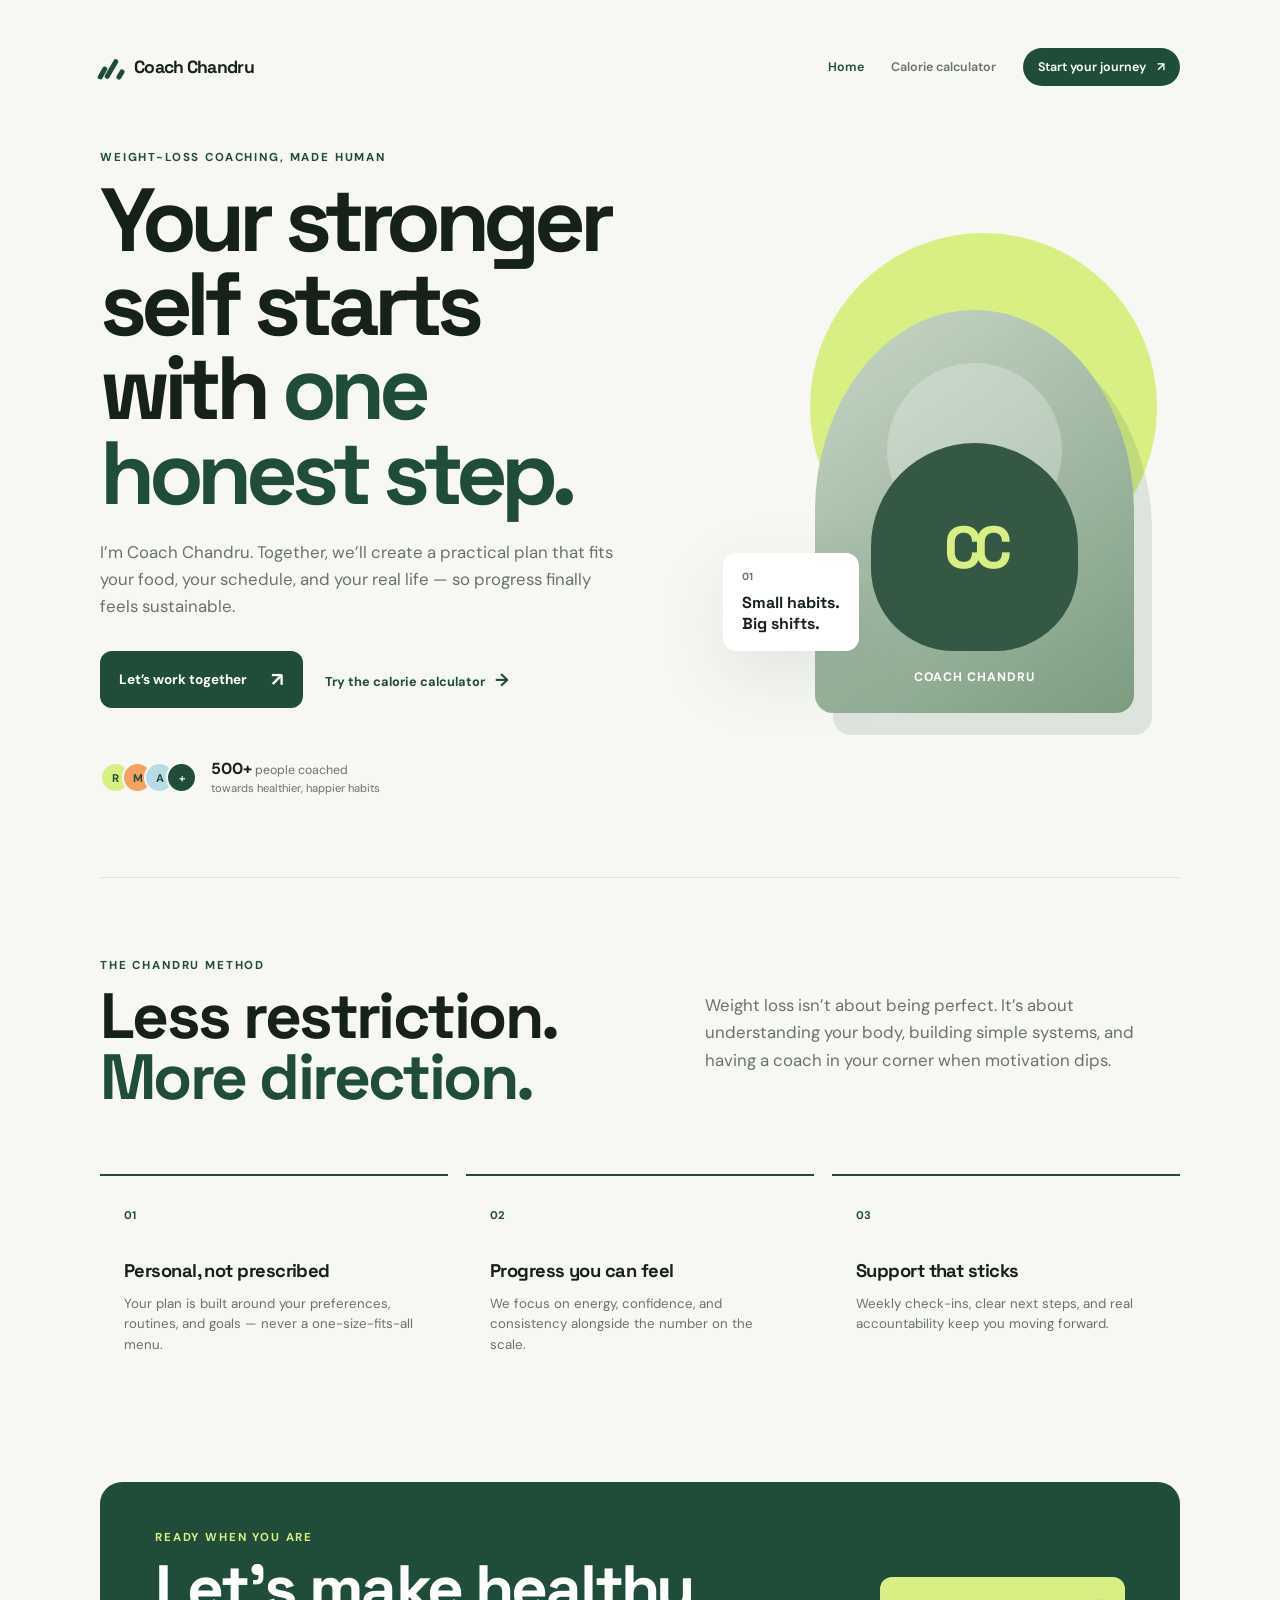
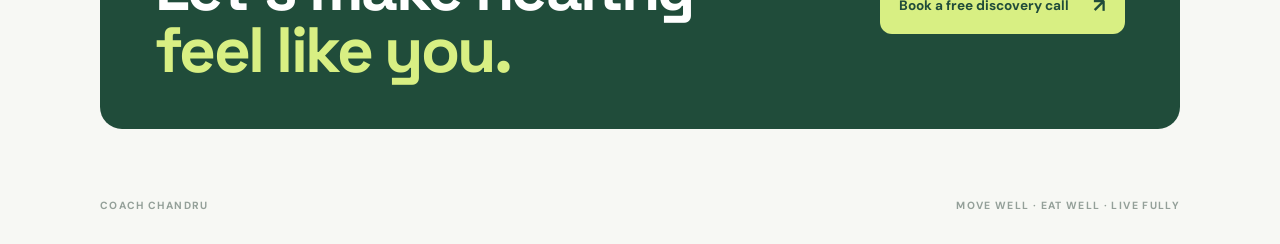
==== index.html @ d26f3440 "V1 of Calorie Calulator" ====
<!doctype html>
<html lang="en">
  <head>
    <meta charset="UTF-8" />
    <meta name="viewport" content="width=device-width, initial-scale=1.0" />
    <meta name="description" content="Coach Chandru's practical weight-loss coaching for sustainable habits and lasting change." />
    <title>Coach Chandru — Sustainable weight-loss coaching</title>
    <link rel="preconnect" href="https://fonts.googleapis.com" />
    <link rel="preconnect" href="https://fonts.gstatic.com" crossorigin />
    <link href="https://fonts.googleapis.com/css2?family=DM+Sans:wght@400;500;600;700&family=Space+Grotesk:wght@500;600;700&display=swap" rel="stylesheet" />
    <link rel="stylesheet" href="styles.css" />
  </head>
  <body>
    <main class="page-shell landing-shell">
      <nav class="site-nav" aria-label="Main navigation">
        <a class="wordmark" href="index.html"><span class="brand-mark" aria-hidden="true"><i></i><i></i><i></i></span>Coach Chandru</a>
        <div class="nav-links"><a class="active" href="index.html">Home</a><a href="calculator.html">Calorie calculator</a><a class="nav-cta" href="#start">Start your journey <span>↗</span></a></div>
      </nav>
      <section class="coach-hero" aria-labelledby="page-title">
        <div class="hero-content"><p class="eyebrow">Weight-loss coaching, made human</p><h1 id="page-title">Your stronger self starts with <em>one honest step.</em></h1><p class="hero-copy">I’m Coach Chandru. Together, we’ll create a practical plan that fits your food, your schedule, and your real life — so progress finally feels sustainable.</p><div class="hero-actions"><a class="primary-button" href="#start">Let’s work together <span>↗</span></a><a class="text-link" href="calculator.html">Try the calorie calculator <span>→</span></a></div><div class="proof-row"><div class="avatar-stack"><span>R</span><span>M</span><span>A</span><span>+</span></div><p><strong>500+</strong> people coached<br /><small>towards healthier, happier habits</small></p></div></div>
        <div class="hero-visual" aria-label="Coach Chandru portrait placeholder"><div class="sun-disc"></div><div class="portrait-card"><div class="portrait-glow"></div><div class="portrait-silhouette">CC</div><p>Coach Chandru</p></div><div class="floating-note"><span>01</span><strong>Small habits.<br />Big shifts.</strong></div></div>
      </section>
      <section class="belief-section" id="start"><div><p class="section-kicker">The Chandru method</p><h2>Less restriction.<br /><em>More direction.</em></h2></div><p class="belief-copy">Weight loss isn’t about being perfect. It’s about understanding your body, building simple systems, and having a coach in your corner when motivation dips.</p></section>
      <section class="method-grid" aria-label="Coaching benefits"><article><span class="method-number">01</span><h3>Personal, not prescribed</h3><p>Your plan is built around your preferences, routines, and goals — never a one-size-fits-all menu.</p></article><article><span class="method-number">02</span><h3>Progress you can feel</h3><p>We focus on energy, confidence, and consistency alongside the number on the scale.</p></article><article><span class="method-number">03</span><h3>Support that sticks</h3><p>Weekly check-ins, clear next steps, and real accountability keep you moving forward.</p></article></section>
      <section class="cta-panel"><div><p class="eyebrow">Ready when you are</p><h2>Let’s make healthy<br /><em>feel like you.</em></h2></div><a class="primary-button light-button" href="mailto:hello@coachchandru.com">Book a free discovery call <span>↗</span></a></section>
      <footer><span>COACH CHANDRU</span><span>Move well · Eat well · Live fully</span></footer>
    </main>
  </body>
</html>
---- styles.css ----
:root {
  --ink: #17211c;
  --muted: #68736b;
  --line: #dfe5df;
  --paper: #f7f8f4;
  --white: #fff;
  --green: #204c3a;
  --lime: #d8ef83;
  --orange: #f4a261;
  --blue: #b8dce5;
  --shadow: 0 24px 70px rgba(25, 54, 39, 0.1);
}

* { box-sizing: border-box; }
body { margin: 0; background: var(--paper); color: var(--ink); font-family: "DM Sans", sans-serif; }
button, input { font: inherit; }
.page-shell { width: min(1080px, calc(100% - 40px)); margin: 0 auto; padding: 48px 0 32px; }
.hero { position: relative; max-width: 720px; padding: 16px 0 50px; }
.brand-mark { position: absolute; right: 5%; top: 0; display: flex; gap: 5px; align-items: flex-end; height: 33px; }
.brand-mark span { display: block; width: 7px; border-radius: 4px; background: var(--green); transform: rotate(30deg); }
.brand-mark span:nth-child(1) { height: 18px; }.brand-mark span:nth-child(2) { height: 27px; }.brand-mark span:nth-child(3) { height: 13px; }
.eyebrow, .section-kicker { margin: 0 0 13px; color: var(--green); font-size: .72rem; font-weight: 700; letter-spacing: .16em; text-transform: uppercase; }
h1, h2, p { margin-top: 0; }
h1 { max-width: 690px; margin-bottom: 20px; font-family: "Space Grotesk", sans-serif; font-size: clamp(3.1rem, 7vw, 5.7rem); line-height: .94; letter-spacing: -.07em; }
h1 em { color: var(--green); font-style: normal; }
.hero-copy { max-width: 500px; margin-bottom: 0; color: var(--muted); font-size: 1.05rem; line-height: 1.6; }
.calculator-card { border-radius: 28px; background: var(--white); box-shadow: var(--shadow); }
form { padding: clamp(27px, 5vw, 54px); }
.form-heading, .activity-label, .results-heading { display: flex; align-items: flex-start; justify-content: space-between; gap: 24px; }
h2 { margin-bottom: 0; font-family: "Space Grotesk", sans-serif; font-size: clamp(1.4rem, 3vw, 2rem); letter-spacing: -.04em; }
.unit-note { padding: 8px 12px; border: 1px solid var(--line); border-radius: 99px; color: var(--muted); font-size: .75rem; white-space: nowrap; }
.field-grid { display: grid; grid-template-columns: repeat(2, 1fr); gap: 22px 26px; margin-top: 38px; }
.field { display: grid; gap: 9px; min-width: 0; border: 0; padding: 0; }
.field > span, legend { color: var(--ink); font-size: .82rem; font-weight: 700; }
.field small { color: var(--muted); font-size: .75rem; font-weight: 400; }
input[type="number"] { width: 100%; padding: 14px 16px; border: 1.5px solid var(--line); border-radius: 12px; outline: 0; background: #fbfcfa; color: var(--ink); font-size: 1.05rem; transition: border .2s, box-shadow .2s; }
input[type="number"]:focus { border-color: var(--green); box-shadow: 0 0 0 4px rgba(32, 76, 58, .1); }
.segmented-control { display: flex; overflow: hidden; border: 1.5px solid var(--line); border-radius: 12px; background: #fbfcfa; }
.segmented-control label { flex: 1; cursor: pointer; }
.segmented-control input { position: absolute; opacity: 0; }
.segmented-control span { display: block; padding: 14px 12px; color: var(--muted); font-size: .9rem; text-align: center; transition: .2s; }
.segmented-control input:checked + span { margin: 3px; padding: 11px 9px; border-radius: 9px; background: var(--green); color: white; }
.activity-block { margin-top: 45px; padding-top: 32px; border-top: 1px solid var(--line); }
.activity-label > span { padding: 8px 11px; border-radius: 99px; background: var(--lime); color: var(--green); font-size: .78rem; font-weight: 700; }
input[type="range"] { width: 100%; height: 5px; margin: 28px 0 11px; accent-color: var(--green); cursor: pointer; }
.range-labels { display: flex; justify-content: space-between; color: var(--muted); font-size: .72rem; }
.activity-description { margin-top: 17px; color: var(--muted); font-size: .88rem; }
.form-message { min-height: 25px; margin-top: 22px; color: #b64b39; font-size: .82rem; }
.calculate-button { display: flex; align-items: center; justify-content: space-between; width: 100%; margin-top: 8px; padding: 17px 20px; border: 0; border-radius: 13px; background: var(--green); color: white; cursor: pointer; font-weight: 700; transition: transform .2s, background .2s; }
.calculate-button span { font-size: 1.25rem; }.calculate-button:hover { background: #16392b; transform: translateY(-2px); }
.results { margin-top: 68px; }.results-heading { align-items: center; }.reset-button { border: 0; background: none; color: var(--muted); cursor: pointer; font-size: .82rem; }.reset-button span { margin-left: 5px; font-size: 1.1rem; }
.result-grid { display: grid; grid-template-columns: repeat(3, 1fr); gap: 17px; margin-top: 27px; }.result-card { min-height: 230px; padding: 25px; border-radius: 22px; }.maintain-card { background: var(--lime); }.lose-card { background: var(--orange); }.gain-card { background: var(--blue); }
.result-icon { display: grid; width: 33px; height: 33px; margin-bottom: 27px; place-items: center; border-radius: 50%; background: rgba(255,255,255,.52); font-size: 1.2rem; }.result-label { margin-bottom: 10px; font-size: .85rem; font-weight: 700; }.result-card strong { font-family: "Space Grotesk", sans-serif; font-size: clamp(2.2rem, 4vw, 3.2rem); letter-spacing: -.07em; }.result-card > span { font-size: .72rem; font-weight: 700; }.result-note { max-width: 170px; margin: 22px 0 0; color: rgba(23,33,28,.68); font-size: .78rem; line-height: 1.4; }
.disclaimer { margin: 20px 0 0; color: var(--muted); font-size: .75rem; line-height: 1.5; }.results[hidden] { display: none; }
footer { display: flex; justify-content: space-between; padding: 70px 0 0; color: #94a099; font-size: .65rem; font-weight: 700; letter-spacing: .13em; text-transform: uppercase; }
@media (max-width: 650px) { .page-shell { width: min(100% - 28px, 540px); padding-top: 28px; }.hero { padding-bottom: 36px; }.field-grid, .result-grid { grid-template-columns: 1fr; }.form-heading, .activity-label, .results-heading { align-items: flex-start; }.result-card { min-height: 185px; }.result-icon { margin-bottom: 18px; } footer { gap: 12px; flex-direction: column; } }

/* Shared navigation and Coach Chandru landing page */
.site-nav { display: flex; align-items: center; justify-content: space-between; gap: 24px; padding: 0 0 54px; }
.wordmark { display: flex; align-items: center; gap: 11px; color: var(--ink); font-family: "Space Grotesk", sans-serif; font-size: 1.1rem; font-weight: 700; letter-spacing: -.04em; text-decoration: none; }
.site-nav .brand-mark { position: static; height: 25px; gap: 4px; }
.site-nav .brand-mark i { display: block; width: 5px; border-radius: 4px; background: var(--green); transform: rotate(30deg); }
.site-nav .brand-mark i:nth-child(1) { height: 14px; }.site-nav .brand-mark i:nth-child(2) { height: 22px; }.site-nav .brand-mark i:nth-child(3) { height: 11px; }
.nav-links { display: flex; align-items: center; gap: 27px; }.nav-links a { color: var(--muted); font-size: .78rem; font-weight: 600; text-decoration: none; }.nav-links a:hover, .nav-links a.active { color: var(--green); }.nav-links .nav-cta { padding: 11px 15px; border-radius: 99px; background: var(--green); color: white; }.nav-cta span { margin-left: 8px; }
.coach-hero { display: grid; grid-template-columns: minmax(0, 1.1fr) minmax(280px, .9fr); align-items: center; gap: 6%; min-height: 585px; padding: 10px 0 80px; }.hero-content h1 { max-width: 650px; margin-bottom: 24px; }.hero-content .hero-copy { max-width: 530px; }.hero-actions { display: flex; align-items: center; flex-wrap: wrap; gap: 22px; margin-top: 32px; }.primary-button { display: inline-flex; align-items: center; justify-content: space-between; gap: 24px; padding: 16px 19px; border-radius: 12px; background: var(--green); color: white; font-size: .85rem; font-weight: 700; text-decoration: none; transition: transform .2s, background .2s; }.primary-button:hover { background: #16392b; transform: translateY(-2px); }.primary-button span { font-size: 1.2rem; }.text-link { color: var(--green); font-size: .8rem; font-weight: 700; text-decoration: none; }.text-link span { margin-left: 7px; font-size: 1.1rem; }.proof-row { display: flex; align-items: center; gap: 14px; margin-top: 50px; }.proof-row p { margin: 0; color: var(--muted); font-size: .77rem; line-height: 1.35; }.proof-row strong { color: var(--ink); font-size: 1rem; }.proof-row small { font-size: .7rem; }.avatar-stack { display: flex; padding-left: 9px; }.avatar-stack span { display: grid; width: 31px; height: 31px; margin-left: -9px; place-items: center; border: 2px solid var(--paper); border-radius: 50%; background: var(--lime); color: var(--green); font-size: .7rem; font-weight: 700; }.avatar-stack span:nth-child(2) { background: var(--orange); }.avatar-stack span:nth-child(3) { background: var(--blue); }.avatar-stack span:nth-child(4) { background: var(--green); color: white; }
.hero-visual { position: relative; min-height: 480px; }.sun-disc { position: absolute; top: 0; right: 5%; width: 76%; aspect-ratio: 1; border-radius: 50%; background: var(--lime); }.portrait-card { position: absolute; right: 10%; bottom: 0; display: flex; width: 70%; height: 84%; overflow: hidden; align-items: center; justify-content: flex-end; flex-direction: column; border-radius: 50% 50% 18px 18px; background: linear-gradient(145deg, #c9d7c8, #7c9c80); box-shadow: 18px 22px 0 rgba(32, 76, 58, .12); }.portrait-glow { position: absolute; top: 13%; width: 55%; aspect-ratio: 1; border-radius: 50%; background: rgba(255,255,255,.25); }.portrait-silhouette { position: relative; display: grid; width: 65%; aspect-ratio: 1; margin-bottom: 18px; place-items: center; border-radius: 50% 50% 40% 40%; background: #355845; color: var(--lime); font-family: "Space Grotesk", sans-serif; font-size: 3.7rem; font-weight: 700; letter-spacing: -.12em; }.portrait-card p { position: relative; margin: 0 0 28px; color: white; font-size: .77rem; font-weight: 700; letter-spacing: .08em; text-transform: uppercase; }.floating-note { position: absolute; bottom: 13%; left: 0; padding: 17px 19px; border-radius: 13px; background: white; box-shadow: var(--shadow); }.floating-note span { display: block; margin-bottom: 9px; color: var(--muted); font-size: .65rem; font-weight: 700; }.floating-note strong { font-family: "Space Grotesk", sans-serif; font-size: 1rem; line-height: 1.1; }
.belief-section { display: grid; grid-template-columns: 1fr 1fr; gap: 12%; padding: 80px 0 65px; border-top: 1px solid var(--line); }.belief-section h2, .cta-panel h2 { font-size: clamp(2.2rem, 5vw, 4rem); line-height: .96; }.belief-section h2 em, .cta-panel h2 em { color: var(--green); font-style: normal; }.belief-copy { max-width: 430px; margin: 34px 0 0; color: var(--muted); font-size: 1.05rem; line-height: 1.65; }
.method-grid { display: grid; grid-template-columns: repeat(3, 1fr); gap: 18px; padding-bottom: 100px; }.method-grid article { padding: 27px 24px; border-top: 2px solid var(--green); }.method-number { color: var(--green); font-size: .7rem; font-weight: 700; }.method-grid h3 { margin: 35px 0 12px; font-family: "Space Grotesk", sans-serif; font-size: 1.15rem; letter-spacing: -.03em; }.method-grid p { margin: 0; color: var(--muted); font-size: .83rem; line-height: 1.55; }
.cta-panel { display: flex; align-items: center; justify-content: space-between; gap: 30px; padding: 48px 55px; border-radius: 22px; background: var(--green); color: white; }.cta-panel .eyebrow { color: var(--lime); }.cta-panel h2 { margin: 0; }.cta-panel h2 em { color: var(--lime); }.light-button { background: var(--lime); color: var(--green); }.light-button:hover { background: white; }
.calculator-shell .site-nav { padding-bottom: 35px; }.calculator-hero { padding-bottom: 35px; }.calculator-hero h1 { font-size: clamp(3rem, 6vw, 5rem); }
@media (max-width: 760px) { .site-nav { align-items: flex-start; }.nav-links { gap: 12px; }.nav-links a:not(.nav-cta) { display: none; }.nav-links .nav-cta { font-size: .72rem; }.coach-hero { grid-template-columns: 1fr; gap: 35px; min-height: 0; padding-bottom: 55px; }.hero-visual { min-height: 400px; width: min(100%, 410px); margin: 0 auto; }.belief-section, .method-grid { grid-template-columns: 1fr; gap: 10px; }.belief-section { padding-top: 55px; }.belief-copy { margin-top: 0; }.method-grid { padding-bottom: 60px; }.cta-panel { align-items: flex-start; flex-direction: column; padding: 32px 25px; } }
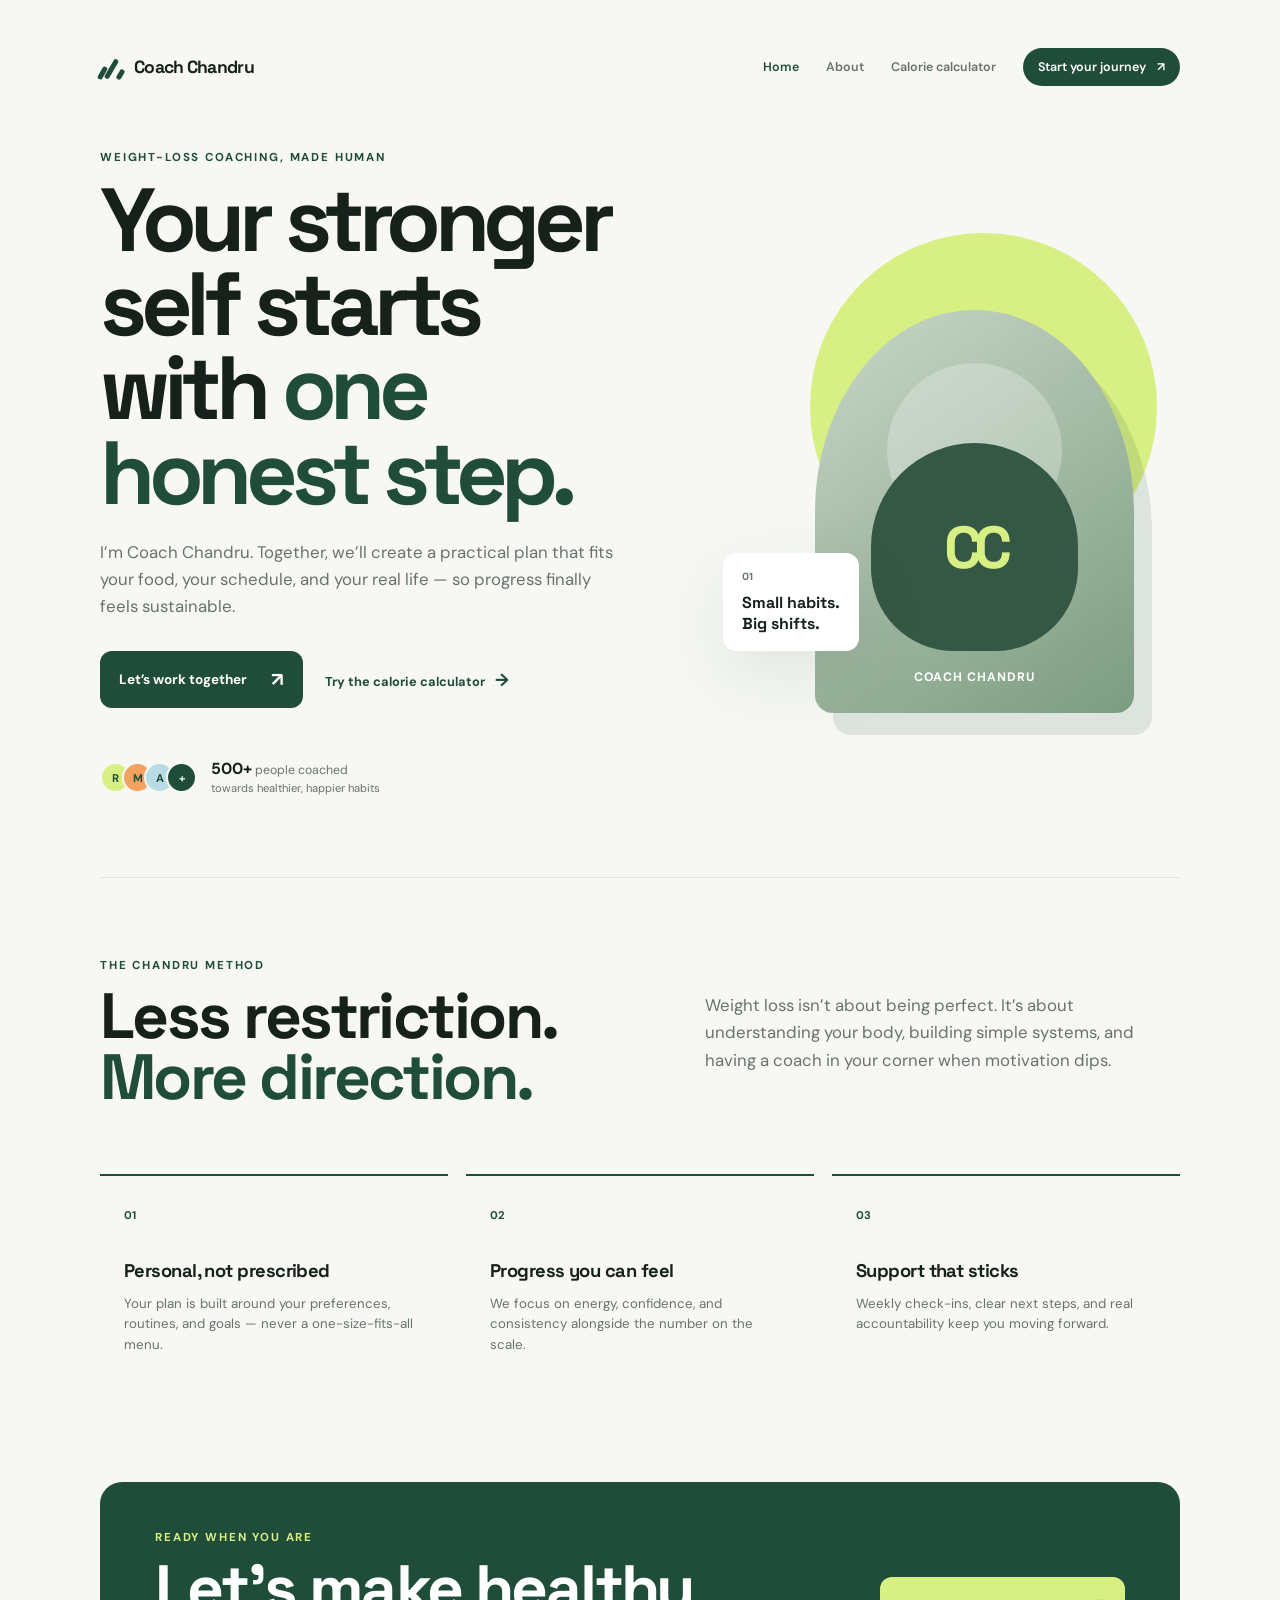
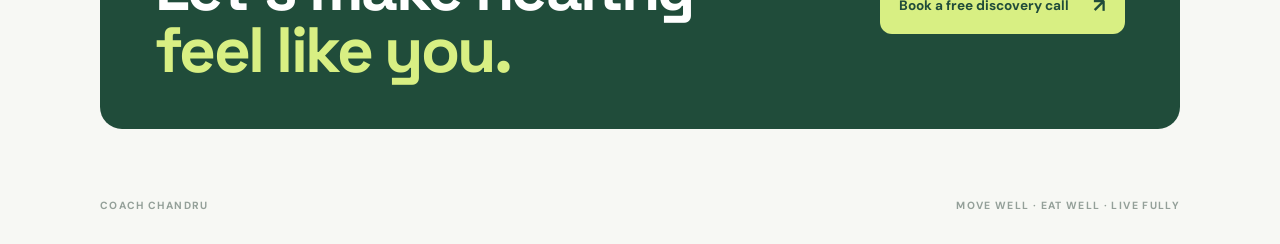
==== commit 8673b8a0: "Added About page with hero image" ====
--- a/index.html
+++ b/index.html
@@ -14,7 +14,7 @@
     <main class="page-shell landing-shell">
       <nav class="site-nav" aria-label="Main navigation">
         <a class="wordmark" href="index.html"><span class="brand-mark" aria-hidden="true"><i></i><i></i><i></i></span>Coach Chandru</a>
-        <div class="nav-links"><a class="active" href="index.html">Home</a><a href="calculator.html">Calorie calculator</a><a class="nav-cta" href="#start">Start your journey <span>↗</span></a></div>
+        <div class="nav-links"><a class="active" href="index.html">Home</a><a href="about.html">About</a><a href="calculator.html">Calorie calculator</a><a class="nav-cta" href="#start">Start your journey <span>↗</span></a></div>
       </nav>
       <section class="coach-hero" aria-labelledby="page-title">
         <div class="hero-content"><p class="eyebrow">Weight-loss coaching, made human</p><h1 id="page-title">Your stronger self starts with <em>one honest step.</em></h1><p class="hero-copy">I’m Coach Chandru. Together, we’ll create a practical plan that fits your food, your schedule, and your real life — so progress finally feels sustainable.</p><div class="hero-actions"><a class="primary-button" href="#start">Let’s work together <span>↗</span></a><a class="text-link" href="calculator.html">Try the calorie calculator <span>→</span></a></div><div class="proof-row"><div class="avatar-stack"><span>R</span><span>M</span><span>A</span><span>+</span></div><p><strong>500+</strong> people coached<br /><small>towards healthier, happier habits</small></p></div></div>
--- a/styles.css
+++ b/styles.css
@@ -68,4 +68,18 @@
 .method-grid { display: grid; grid-template-columns: repeat(3, 1fr); gap: 18px; padding-bottom: 100px; }.method-grid article { padding: 27px 24px; border-top: 2px solid var(--green); }.method-number { color: var(--green); font-size: .7rem; font-weight: 700; }.method-grid h3 { margin: 35px 0 12px; font-family: "Space Grotesk", sans-serif; font-size: 1.15rem; letter-spacing: -.03em; }.method-grid p { margin: 0; color: var(--muted); font-size: .83rem; line-height: 1.55; }
 .cta-panel { display: flex; align-items: center; justify-content: space-between; gap: 30px; padding: 48px 55px; border-radius: 22px; background: var(--green); color: white; }.cta-panel .eyebrow { color: var(--lime); }.cta-panel h2 { margin: 0; }.cta-panel h2 em { color: var(--lime); }.light-button { background: var(--lime); color: var(--green); }.light-button:hover { background: white; }
 .calculator-shell .site-nav { padding-bottom: 35px; }.calculator-hero { padding-bottom: 35px; }.calculator-hero h1 { font-size: clamp(3rem, 6vw, 5rem); }
-@media (max-width: 760px) { .site-nav { align-items: flex-start; }.nav-links { gap: 12px; }.nav-links a:not(.nav-cta) { display: none; }.nav-links .nav-cta { font-size: .72rem; }.coach-hero { grid-template-columns: 1fr; gap: 35px; min-height: 0; padding-bottom: 55px; }.hero-visual { min-height: 400px; width: min(100%, 410px); margin: 0 auto; }.belief-section, .method-grid { grid-template-columns: 1fr; gap: 10px; }.belief-section { padding-top: 55px; }.belief-copy { margin-top: 0; }.method-grid { padding-bottom: 60px; }.cta-panel { align-items: flex-start; flex-direction: column; padding: 32px 25px; } }
+@media (max-width: 760px) { .site-nav { align-items: flex-start; }.nav-links { flex-wrap: wrap; justify-content: flex-end; gap: 10px 12px; }.nav-links a { font-size: .7rem; }.nav-links .nav-cta { font-size: .72rem; }.coach-hero { grid-template-columns: 1fr; gap: 35px; min-height: 0; padding-bottom: 55px; }.hero-visual { min-height: 400px; width: min(100%, 410px); margin: 0 auto; }.belief-section, .method-grid { grid-template-columns: 1fr; gap: 10px; }.belief-section { padding-top: 55px; }.belief-copy { margin-top: 0; }.method-grid { padding-bottom: 60px; }.cta-panel { align-items: flex-start; flex-direction: column; padding: 32px 25px; } }
+
+/* About page */
+.about-hero { display: grid; grid-template-columns: .95fr 1.05fr; align-items: center; gap: 8%; padding: 15px 0 92px; }
+.about-hero h1 { margin-bottom: 24px; font-size: clamp(3rem, 6vw, 5.2rem); }
+.about-hero-image { position: relative; margin: 0; }
+.about-hero-image::before { position: absolute; z-index: -1; top: -22px; left: -22px; width: 100%; height: 100%; border-radius: 24px; background: var(--lime); content: ""; }
+.about-hero-image img { display: block; width: 100%; height: 520px; object-fit: cover; border-radius: 24px; filter: saturate(.78); }
+.about-hero-image figcaption { display: flex; justify-content: space-between; padding: 14px 3px 0; color: var(--muted); font-size: .7rem; font-weight: 700; letter-spacing: .08em; text-transform: uppercase; }
+.about-hero-image figcaption span:last-child { color: var(--green); }
+.about-story { display: grid; grid-template-columns: 1fr 1fr; gap: 12%; padding: 80px 0; border-top: 1px solid var(--line); }
+.about-story h2 { font-size: clamp(2.2rem, 5vw, 4rem); line-height: .96; }.about-story h2 em { color: var(--green); font-style: normal; }.story-copy { max-width: 460px; color: var(--muted); font-size: 1rem; line-height: 1.7; }.story-copy p + p { margin-top: 22px; }
+.about-values { display: grid; grid-template-columns: repeat(3, 1fr); gap: 18px; padding-bottom: 95px; }.about-values article { padding: 25px 0; border-top: 2px solid var(--green); }.about-values span { color: var(--green); font-size: .7rem; font-weight: 700; }.about-values h3 { margin: 34px 0 10px; font-family: "Space Grotesk", sans-serif; font-size: 1.15rem; }.about-values p { max-width: 230px; margin: 0; color: var(--muted); font-size: .84rem; line-height: 1.5; }
+.about-cta { display: flex; align-items: flex-end; justify-content: space-between; gap: 30px; padding: 48px 55px; border-radius: 22px; background: var(--orange); }.about-cta .eyebrow { margin-bottom: 20px; }.about-cta h2 { margin: 0; font-size: clamp(2rem, 4vw, 3.2rem); line-height: .98; letter-spacing: -.06em; }
+@media (max-width: 760px) { .about-hero, .about-story, .about-values { grid-template-columns: 1fr; gap: 38px; }.about-hero { padding-bottom: 65px; }.about-hero-image img { height: 390px; }.about-story { padding: 55px 0; }.about-values { padding-bottom: 60px; }.about-cta { align-items: flex-start; flex-direction: column; padding: 32px 25px; } }
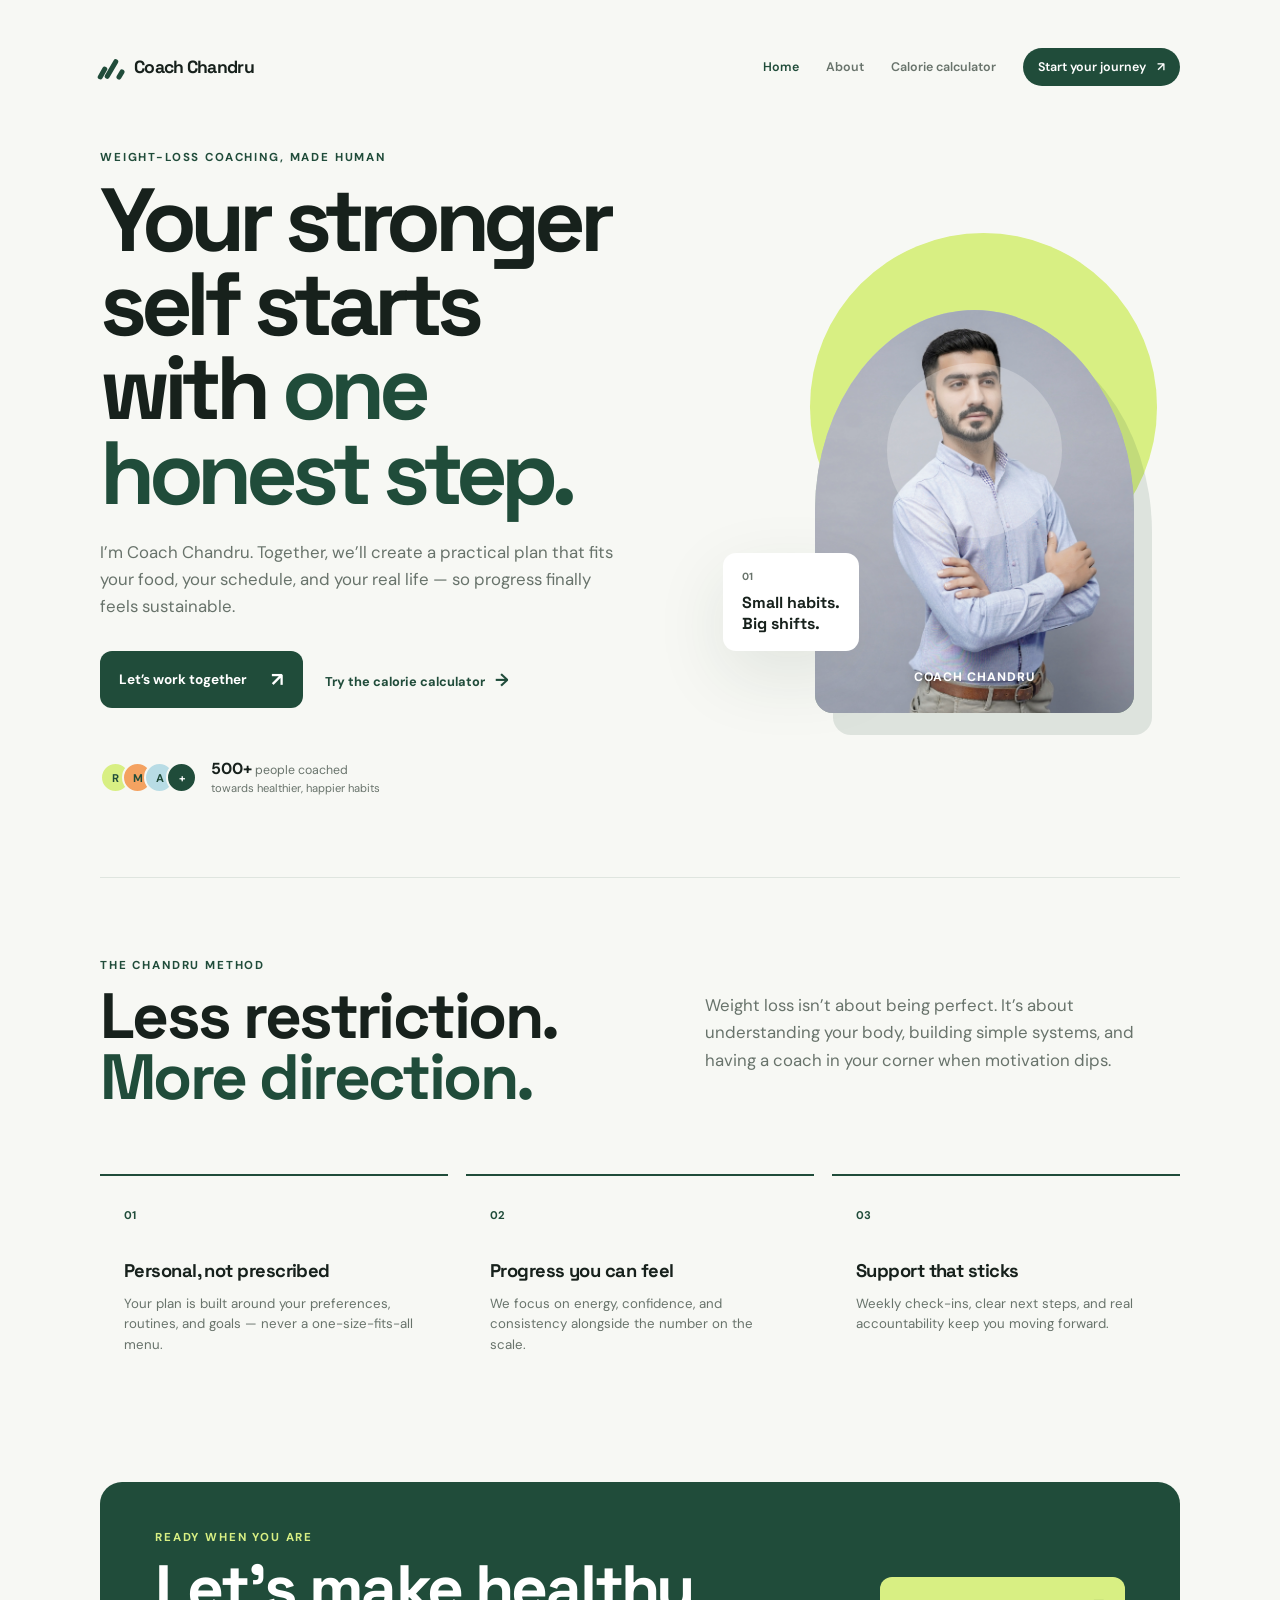
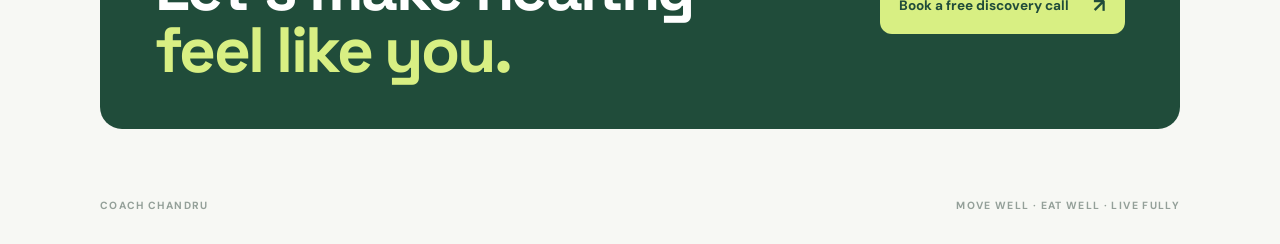
==== commit 9e9d6b4b: "Added Image in Hero section in Home page" ====
--- a/index.html
+++ b/index.html
@@ -18,7 +18,7 @@
       </nav>
       <section class="coach-hero" aria-labelledby="page-title">
         <div class="hero-content"><p class="eyebrow">Weight-loss coaching, made human</p><h1 id="page-title">Your stronger self starts with <em>one honest step.</em></h1><p class="hero-copy">I’m Coach Chandru. Together, we’ll create a practical plan that fits your food, your schedule, and your real life — so progress finally feels sustainable.</p><div class="hero-actions"><a class="primary-button" href="#start">Let’s work together <span>↗</span></a><a class="text-link" href="calculator.html">Try the calorie calculator <span>→</span></a></div><div class="proof-row"><div class="avatar-stack"><span>R</span><span>M</span><span>A</span><span>+</span></div><p><strong>500+</strong> people coached<br /><small>towards healthier, happier habits</small></p></div></div>
-        <div class="hero-visual" aria-label="Coach Chandru portrait placeholder"><div class="sun-disc"></div><div class="portrait-card"><div class="portrait-glow"></div><div class="portrait-silhouette">CC</div><p>Coach Chandru</p></div><div class="floating-note"><span>01</span><strong>Small habits.<br />Big shifts.</strong></div></div>
+        <div class="hero-visual" aria-label="Coach Chandru coaching outdoors"><div class="sun-disc"></div><div class="portrait-card"><img src="fotos-VTnQLdlYymI-unsplash.jpg" alt="A person enjoying an active moment outdoors" /><div class="portrait-glow"></div><p>Coach Chandru</p></div><div class="floating-note"><span>01</span><strong>Small habits.<br />Big shifts.</strong></div></div>
       </section>
       <section class="belief-section" id="start"><div><p class="section-kicker">The Chandru method</p><h2>Less restriction.<br /><em>More direction.</em></h2></div><p class="belief-copy">Weight loss isn’t about being perfect. It’s about understanding your body, building simple systems, and having a coach in your corner when motivation dips.</p></section>
       <section class="method-grid" aria-label="Coaching benefits"><article><span class="method-number">01</span><h3>Personal, not prescribed</h3><p>Your plan is built around your preferences, routines, and goals — never a one-size-fits-all menu.</p></article><article><span class="method-number">02</span><h3>Progress you can feel</h3><p>We focus on energy, confidence, and consistency alongside the number on the scale.</p></article><article><span class="method-number">03</span><h3>Support that sticks</h3><p>Weekly check-ins, clear next steps, and real accountability keep you moving forward.</p></article></section>
--- a/styles.css
+++ b/styles.css
@@ -63,7 +63,7 @@
 .site-nav .brand-mark i:nth-child(1) { height: 14px; }.site-nav .brand-mark i:nth-child(2) { height: 22px; }.site-nav .brand-mark i:nth-child(3) { height: 11px; }
 .nav-links { display: flex; align-items: center; gap: 27px; }.nav-links a { color: var(--muted); font-size: .78rem; font-weight: 600; text-decoration: none; }.nav-links a:hover, .nav-links a.active { color: var(--green); }.nav-links .nav-cta { padding: 11px 15px; border-radius: 99px; background: var(--green); color: white; }.nav-cta span { margin-left: 8px; }
 .coach-hero { display: grid; grid-template-columns: minmax(0, 1.1fr) minmax(280px, .9fr); align-items: center; gap: 6%; min-height: 585px; padding: 10px 0 80px; }.hero-content h1 { max-width: 650px; margin-bottom: 24px; }.hero-content .hero-copy { max-width: 530px; }.hero-actions { display: flex; align-items: center; flex-wrap: wrap; gap: 22px; margin-top: 32px; }.primary-button { display: inline-flex; align-items: center; justify-content: space-between; gap: 24px; padding: 16px 19px; border-radius: 12px; background: var(--green); color: white; font-size: .85rem; font-weight: 700; text-decoration: none; transition: transform .2s, background .2s; }.primary-button:hover { background: #16392b; transform: translateY(-2px); }.primary-button span { font-size: 1.2rem; }.text-link { color: var(--green); font-size: .8rem; font-weight: 700; text-decoration: none; }.text-link span { margin-left: 7px; font-size: 1.1rem; }.proof-row { display: flex; align-items: center; gap: 14px; margin-top: 50px; }.proof-row p { margin: 0; color: var(--muted); font-size: .77rem; line-height: 1.35; }.proof-row strong { color: var(--ink); font-size: 1rem; }.proof-row small { font-size: .7rem; }.avatar-stack { display: flex; padding-left: 9px; }.avatar-stack span { display: grid; width: 31px; height: 31px; margin-left: -9px; place-items: center; border: 2px solid var(--paper); border-radius: 50%; background: var(--lime); color: var(--green); font-size: .7rem; font-weight: 700; }.avatar-stack span:nth-child(2) { background: var(--orange); }.avatar-stack span:nth-child(3) { background: var(--blue); }.avatar-stack span:nth-child(4) { background: var(--green); color: white; }
-.hero-visual { position: relative; min-height: 480px; }.sun-disc { position: absolute; top: 0; right: 5%; width: 76%; aspect-ratio: 1; border-radius: 50%; background: var(--lime); }.portrait-card { position: absolute; right: 10%; bottom: 0; display: flex; width: 70%; height: 84%; overflow: hidden; align-items: center; justify-content: flex-end; flex-direction: column; border-radius: 50% 50% 18px 18px; background: linear-gradient(145deg, #c9d7c8, #7c9c80); box-shadow: 18px 22px 0 rgba(32, 76, 58, .12); }.portrait-glow { position: absolute; top: 13%; width: 55%; aspect-ratio: 1; border-radius: 50%; background: rgba(255,255,255,.25); }.portrait-silhouette { position: relative; display: grid; width: 65%; aspect-ratio: 1; margin-bottom: 18px; place-items: center; border-radius: 50% 50% 40% 40%; background: #355845; color: var(--lime); font-family: "Space Grotesk", sans-serif; font-size: 3.7rem; font-weight: 700; letter-spacing: -.12em; }.portrait-card p { position: relative; margin: 0 0 28px; color: white; font-size: .77rem; font-weight: 700; letter-spacing: .08em; text-transform: uppercase; }.floating-note { position: absolute; bottom: 13%; left: 0; padding: 17px 19px; border-radius: 13px; background: white; box-shadow: var(--shadow); }.floating-note span { display: block; margin-bottom: 9px; color: var(--muted); font-size: .65rem; font-weight: 700; }.floating-note strong { font-family: "Space Grotesk", sans-serif; font-size: 1rem; line-height: 1.1; }
+.hero-visual { position: relative; min-height: 480px; }.sun-disc { position: absolute; top: 0; right: 5%; width: 76%; aspect-ratio: 1; border-radius: 50%; background: var(--lime); }.portrait-card { position: absolute; right: 10%; bottom: 0; display: flex; width: 70%; height: 84%; overflow: hidden; align-items: center; justify-content: flex-end; flex-direction: column; border-radius: 50% 50% 18px 18px; background: linear-gradient(145deg, #c9d7c8, #7c9c80); box-shadow: 18px 22px 0 rgba(32, 76, 58, .12); }.portrait-card img { position: absolute; inset: 0; width: 100%; height: 100%; object-fit: cover; filter: saturate(.78); }.portrait-glow { position: absolute; top: 13%; width: 55%; aspect-ratio: 1; border-radius: 50%; background: rgba(255,255,255,.25); }.portrait-card p { position: relative; z-index: 1; margin: 0 0 28px; color: white; font-size: .77rem; font-weight: 700; letter-spacing: .08em; text-transform: uppercase; text-shadow: 0 1px 10px rgba(0,0,0,.35); }.floating-note { position: absolute; bottom: 13%; left: 0; padding: 17px 19px; border-radius: 13px; background: white; box-shadow: var(--shadow); }.floating-note span { display: block; margin-bottom: 9px; color: var(--muted); font-size: .65rem; font-weight: 700; }.floating-note strong { font-family: "Space Grotesk", sans-serif; font-size: 1rem; line-height: 1.1; }
 .belief-section { display: grid; grid-template-columns: 1fr 1fr; gap: 12%; padding: 80px 0 65px; border-top: 1px solid var(--line); }.belief-section h2, .cta-panel h2 { font-size: clamp(2.2rem, 5vw, 4rem); line-height: .96; }.belief-section h2 em, .cta-panel h2 em { color: var(--green); font-style: normal; }.belief-copy { max-width: 430px; margin: 34px 0 0; color: var(--muted); font-size: 1.05rem; line-height: 1.65; }
 .method-grid { display: grid; grid-template-columns: repeat(3, 1fr); gap: 18px; padding-bottom: 100px; }.method-grid article { padding: 27px 24px; border-top: 2px solid var(--green); }.method-number { color: var(--green); font-size: .7rem; font-weight: 700; }.method-grid h3 { margin: 35px 0 12px; font-family: "Space Grotesk", sans-serif; font-size: 1.15rem; letter-spacing: -.03em; }.method-grid p { margin: 0; color: var(--muted); font-size: .83rem; line-height: 1.55; }
 .cta-panel { display: flex; align-items: center; justify-content: space-between; gap: 30px; padding: 48px 55px; border-radius: 22px; background: var(--green); color: white; }.cta-panel .eyebrow { color: var(--lime); }.cta-panel h2 { margin: 0; }.cta-panel h2 em { color: var(--lime); }.light-button { background: var(--lime); color: var(--green); }.light-button:hover { background: white; }
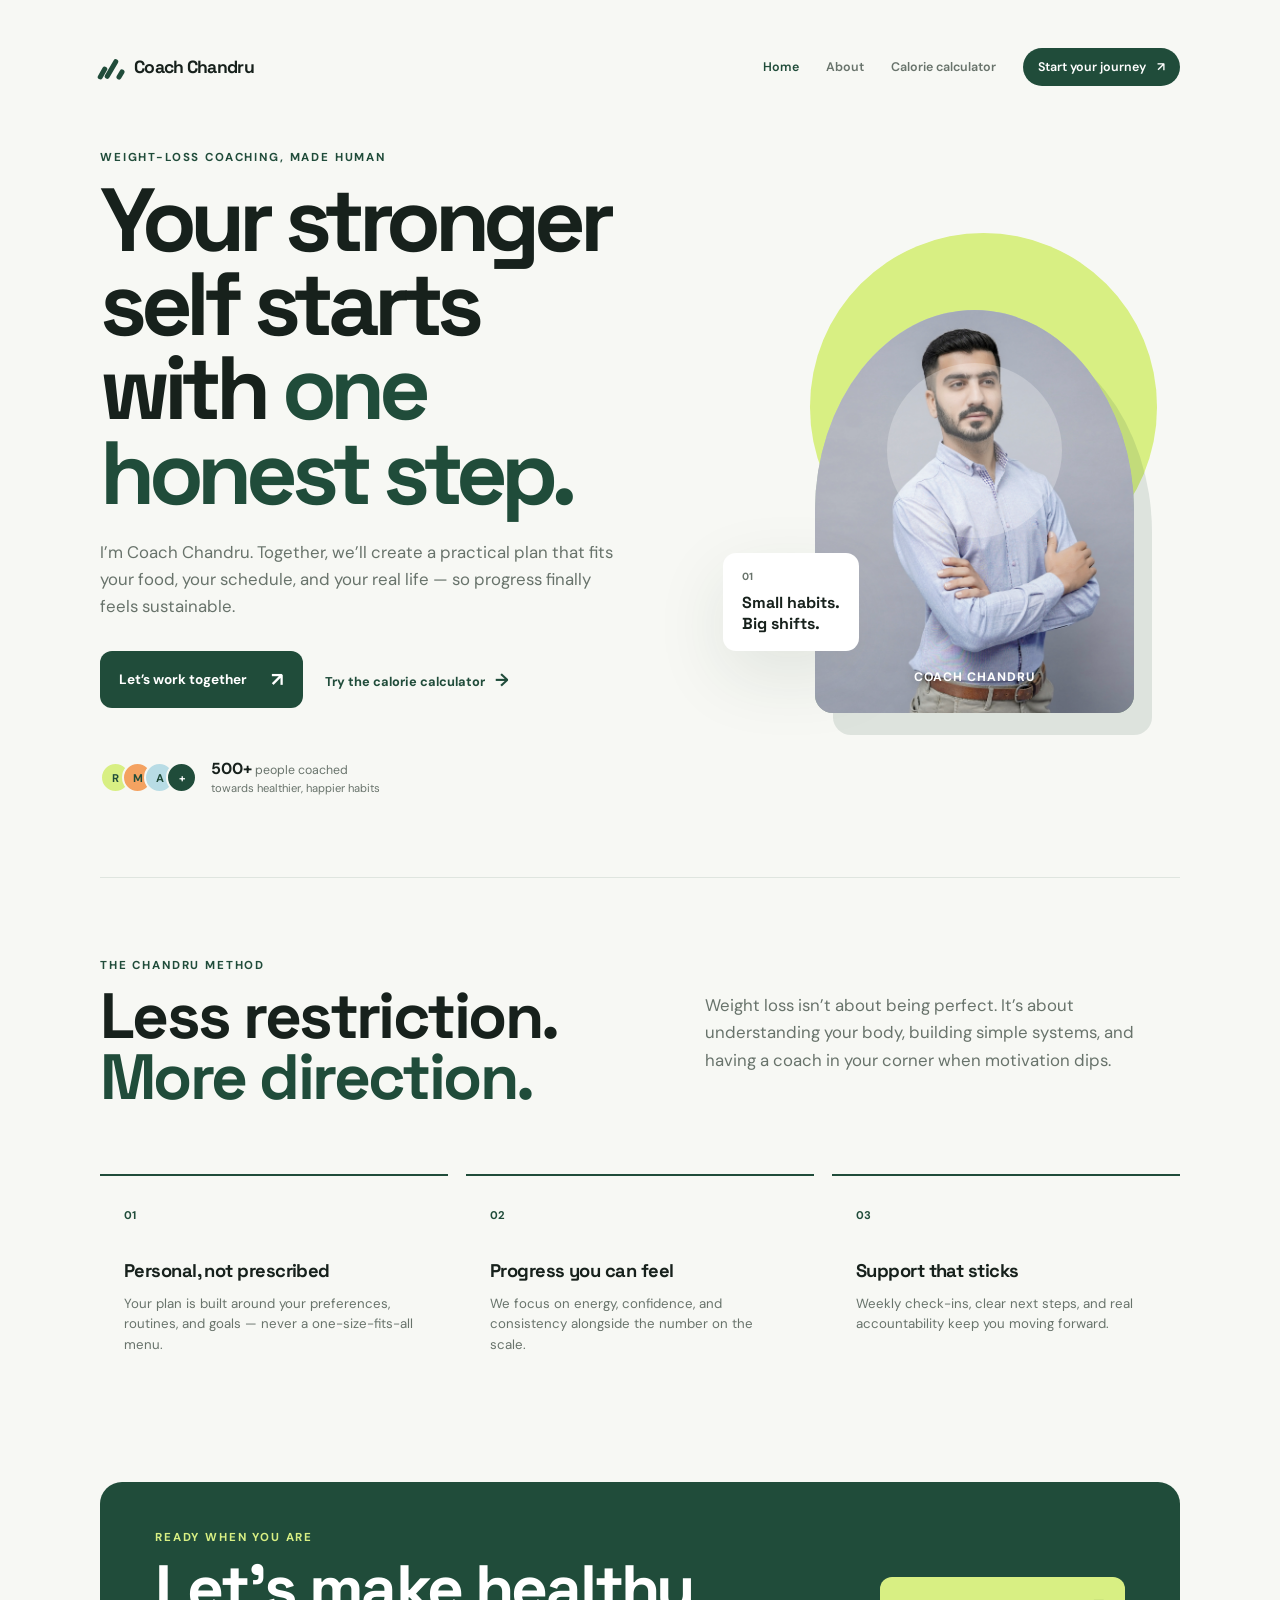
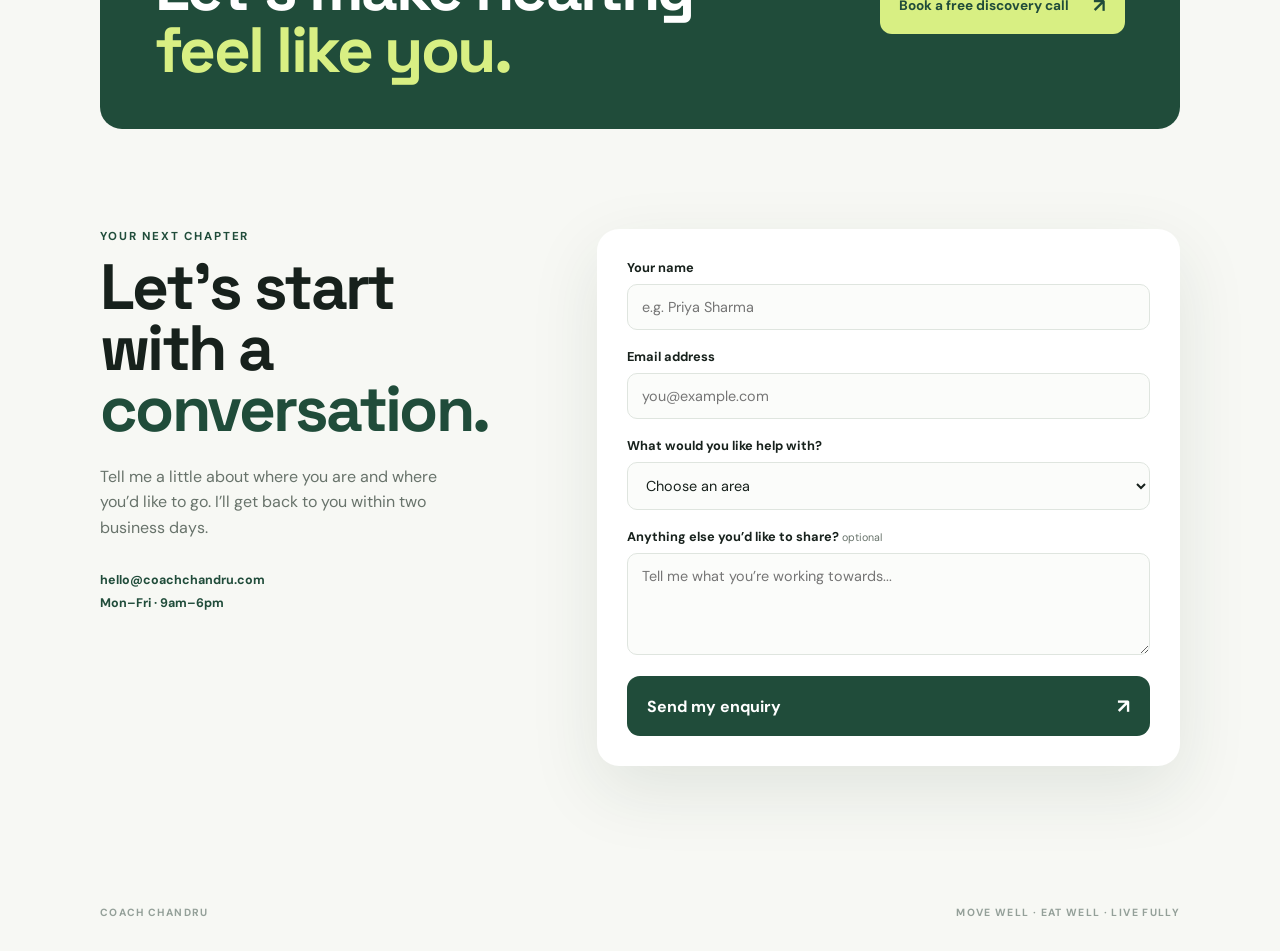
==== commit e5389bdd: "Added contact section with form and updated navigation links" ====
--- a/index.html
+++ b/index.html
@@ -14,7 +14,7 @@
     <main class="page-shell landing-shell">
       <nav class="site-nav" aria-label="Main navigation">
         <a class="wordmark" href="index.html"><span class="brand-mark" aria-hidden="true"><i></i><i></i><i></i></span>Coach Chandru</a>
-        <div class="nav-links"><a class="active" href="index.html">Home</a><a href="about.html">About</a><a href="calculator.html">Calorie calculator</a><a class="nav-cta" href="#start">Start your journey <span>↗</span></a></div>
+        <div class="nav-links"><a class="active" href="index.html">Home</a><a href="about.html">About</a><a href="calculator.html">Calorie calculator</a><a class="nav-cta" href="#contact">Start your journey <span>↗</span></a></div>
       </nav>
       <section class="coach-hero" aria-labelledby="page-title">
         <div class="hero-content"><p class="eyebrow">Weight-loss coaching, made human</p><h1 id="page-title">Your stronger self starts with <em>one honest step.</em></h1><p class="hero-copy">I’m Coach Chandru. Together, we’ll create a practical plan that fits your food, your schedule, and your real life — so progress finally feels sustainable.</p><div class="hero-actions"><a class="primary-button" href="#start">Let’s work together <span>↗</span></a><a class="text-link" href="calculator.html">Try the calorie calculator <span>→</span></a></div><div class="proof-row"><div class="avatar-stack"><span>R</span><span>M</span><span>A</span><span>+</span></div><p><strong>500+</strong> people coached<br /><small>towards healthier, happier habits</small></p></div></div>
@@ -22,8 +22,26 @@
       </section>
       <section class="belief-section" id="start"><div><p class="section-kicker">The Chandru method</p><h2>Less restriction.<br /><em>More direction.</em></h2></div><p class="belief-copy">Weight loss isn’t about being perfect. It’s about understanding your body, building simple systems, and having a coach in your corner when motivation dips.</p></section>
       <section class="method-grid" aria-label="Coaching benefits"><article><span class="method-number">01</span><h3>Personal, not prescribed</h3><p>Your plan is built around your preferences, routines, and goals — never a one-size-fits-all menu.</p></article><article><span class="method-number">02</span><h3>Progress you can feel</h3><p>We focus on energy, confidence, and consistency alongside the number on the scale.</p></article><article><span class="method-number">03</span><h3>Support that sticks</h3><p>Weekly check-ins, clear next steps, and real accountability keep you moving forward.</p></article></section>
-      <section class="cta-panel"><div><p class="eyebrow">Ready when you are</p><h2>Let’s make healthy<br /><em>feel like you.</em></h2></div><a class="primary-button light-button" href="mailto:hello@coachchandru.com">Book a free discovery call <span>↗</span></a></section>
+      <section class="cta-panel"><div><p class="eyebrow">Ready when you are</p><h2>Let’s make healthy<br /><em>feel like you.</em></h2></div><a class="primary-button light-button" href="#contact">Book a free discovery call <span>↗</span></a></section>
+      <section class="contact-section" id="contact" aria-labelledby="contact-title">
+        <div class="contact-intro"><p class="section-kicker">Your next chapter</p><h2 id="contact-title">Let’s start with a<br /><em>conversation.</em></h2><p>Tell me a little about where you are and where you’d like to go. I’ll get back to you within two business days.</p><div class="contact-details"><span>hello@coachchandru.com</span><span>Mon–Fri · 9am–6pm</span></div></div>
+        <form class="contact-form" id="contact-form">
+          <label><span>Your name</span><input type="text" name="name" placeholder="e.g. Priya Sharma" required /></label>
+          <label><span>Email address</span><input type="email" name="email" placeholder="you@example.com" required /></label>
+          <label><span>What would you like help with?</span><select name="goal" required><option value="" selected disabled>Choose an area</option><option>Building sustainable habits</option><option>Healthy weight loss</option><option>Nutrition and energy</option><option>Accountability and support</option></select></label>
+          <label><span>Anything else you’d like to share? <small>optional</small></span><textarea name="message" rows="4" placeholder="Tell me what you’re working towards..."></textarea></label>
+          <button class="calculate-button" type="submit">Send my enquiry <span aria-hidden="true">↗</span></button><p class="contact-success" id="contact-success" role="status" hidden>Thanks — your enquiry is ready to send. Coach Chandru will be in touch soon.</p>
+        </form>
+      </section>
       <footer><span>COACH CHANDRU</span><span>Move well · Eat well · Live fully</span></footer>
     </main>
+    <script>
+      document.querySelector("#contact-form").addEventListener("submit", (event) => {
+        event.preventDefault();
+        const success = document.querySelector("#contact-success");
+        success.hidden = false;
+        event.currentTarget.reset();
+      });
+    </script>
   </body>
 </html>
--- a/styles.css
+++ b/styles.css
@@ -83,3 +83,9 @@
 .about-values { display: grid; grid-template-columns: repeat(3, 1fr); gap: 18px; padding-bottom: 95px; }.about-values article { padding: 25px 0; border-top: 2px solid var(--green); }.about-values span { color: var(--green); font-size: .7rem; font-weight: 700; }.about-values h3 { margin: 34px 0 10px; font-family: "Space Grotesk", sans-serif; font-size: 1.15rem; }.about-values p { max-width: 230px; margin: 0; color: var(--muted); font-size: .84rem; line-height: 1.5; }
 .about-cta { display: flex; align-items: flex-end; justify-content: space-between; gap: 30px; padding: 48px 55px; border-radius: 22px; background: var(--orange); }.about-cta .eyebrow { margin-bottom: 20px; }.about-cta h2 { margin: 0; font-size: clamp(2rem, 4vw, 3.2rem); line-height: .98; letter-spacing: -.06em; }
 @media (max-width: 760px) { .about-hero, .about-story, .about-values { grid-template-columns: 1fr; gap: 38px; }.about-hero { padding-bottom: 65px; }.about-hero-image img { height: 390px; }.about-story { padding: 55px 0; }.about-values { padding-bottom: 60px; }.about-cta { align-items: flex-start; flex-direction: column; padding: 32px 25px; } }
+
+/* Contact form */
+.contact-section { display: grid; grid-template-columns: .8fr 1.2fr; gap: 10%; padding: 100px 0 70px; scroll-margin-top: 24px; }
+.contact-intro h2 { margin-bottom: 24px; font-size: clamp(2.3rem, 5vw, 4rem); line-height: .95; }.contact-intro h2 em { color: var(--green); font-style: normal; }.contact-intro > p:not(.section-kicker) { max-width: 340px; color: var(--muted); line-height: 1.6; }.contact-details { display: grid; gap: 7px; margin-top: 32px; color: var(--green); font-size: .78rem; font-weight: 700; }
+.contact-form { display: grid; gap: 18px; padding: 30px; border-radius: 22px; background: var(--white); box-shadow: var(--shadow); }.contact-form label { display: grid; gap: 8px; }.contact-form label > span { color: var(--ink); font-size: .8rem; font-weight: 700; }.contact-form label small { color: var(--muted); font-weight: 400; }.contact-form input, .contact-form select, .contact-form textarea { width: 100%; resize: vertical; padding: 13px 14px; border: 1.5px solid var(--line); border-radius: 10px; outline: 0; background: #fbfcfa; color: var(--ink); font: inherit; font-size: .9rem; }.contact-form input:focus, .contact-form select:focus, .contact-form textarea:focus { border-color: var(--green); box-shadow: 0 0 0 4px rgba(32, 76, 58, .1); }.contact-form textarea { min-height: 102px; }.contact-form .calculate-button { margin-top: 3px; }.contact-success { margin: 0; padding: 12px 14px; border-radius: 9px; background: var(--lime); color: var(--green); font-size: .8rem; line-height: 1.4; }.contact-success[hidden] { display: none; }
+@media (max-width: 760px) { .contact-section { grid-template-columns: 1fr; gap: 38px; padding: 65px 0 50px; }.contact-form { padding: 23px; } }
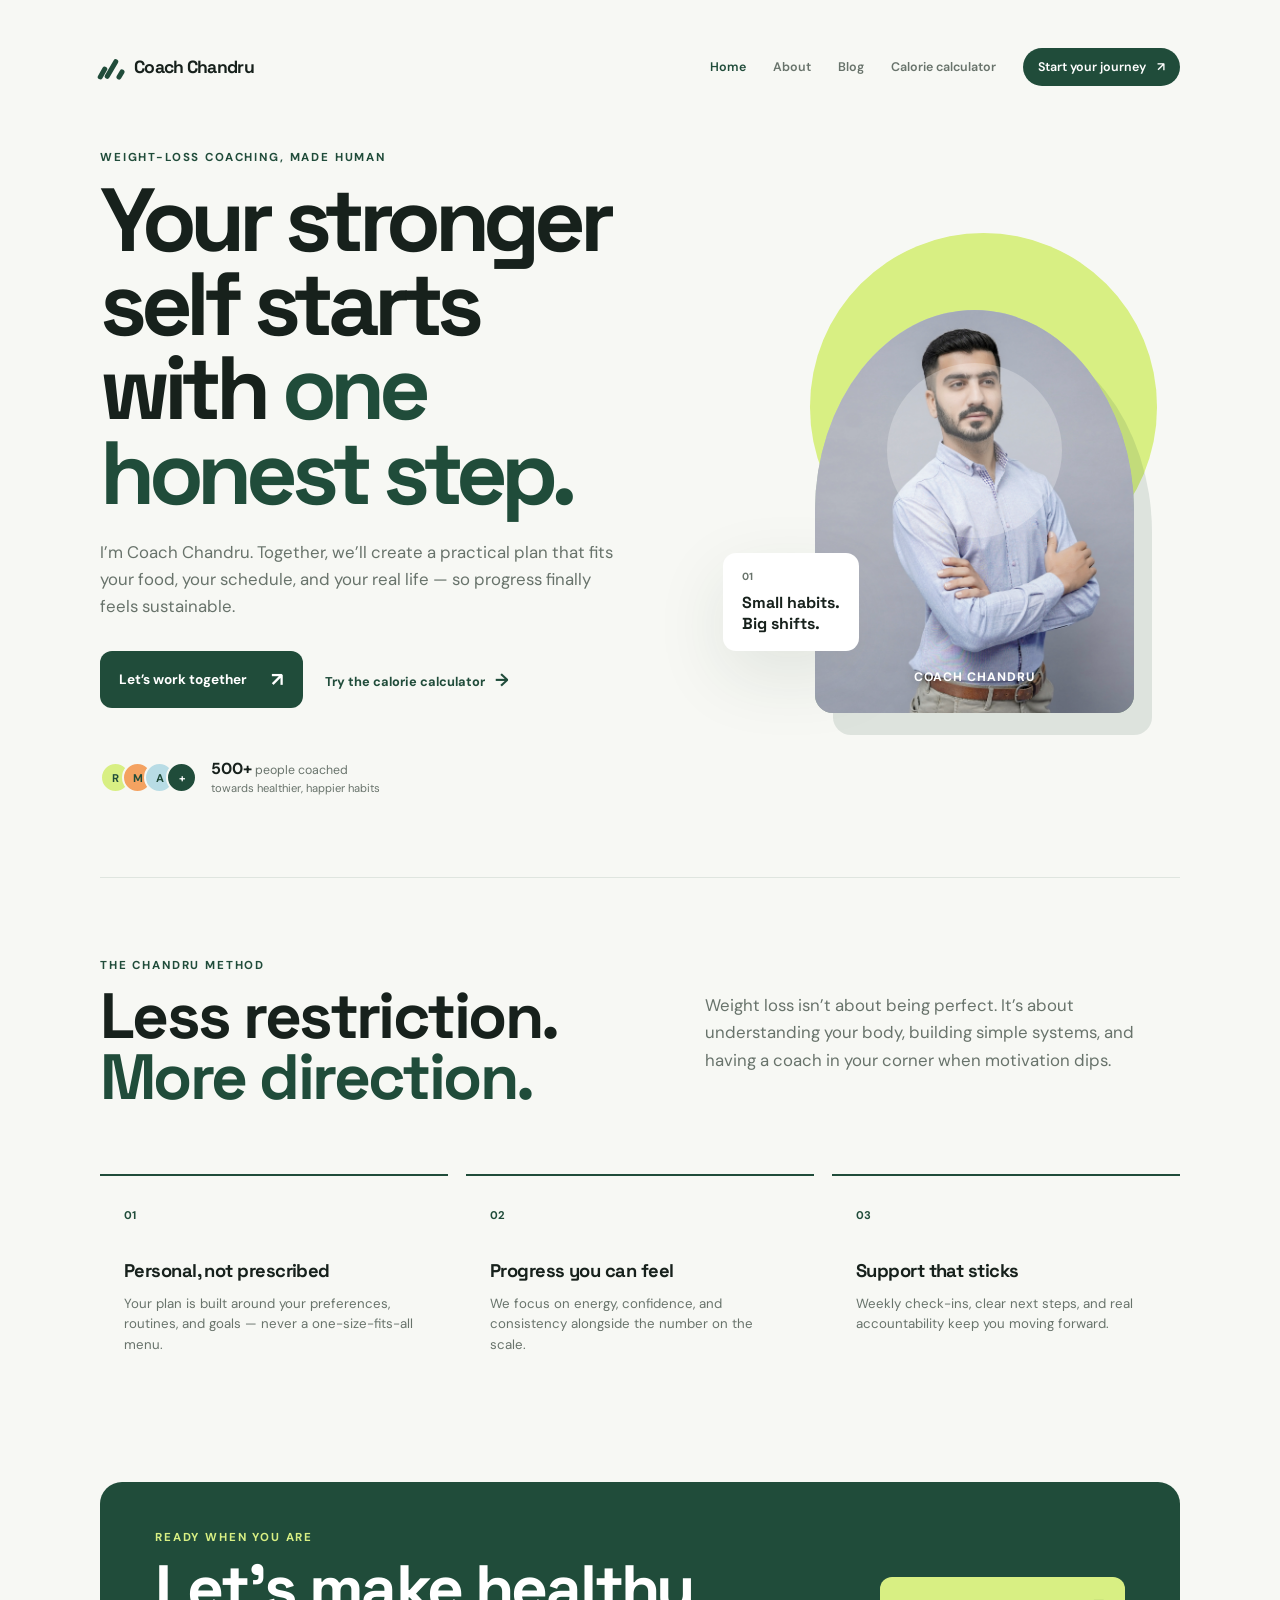
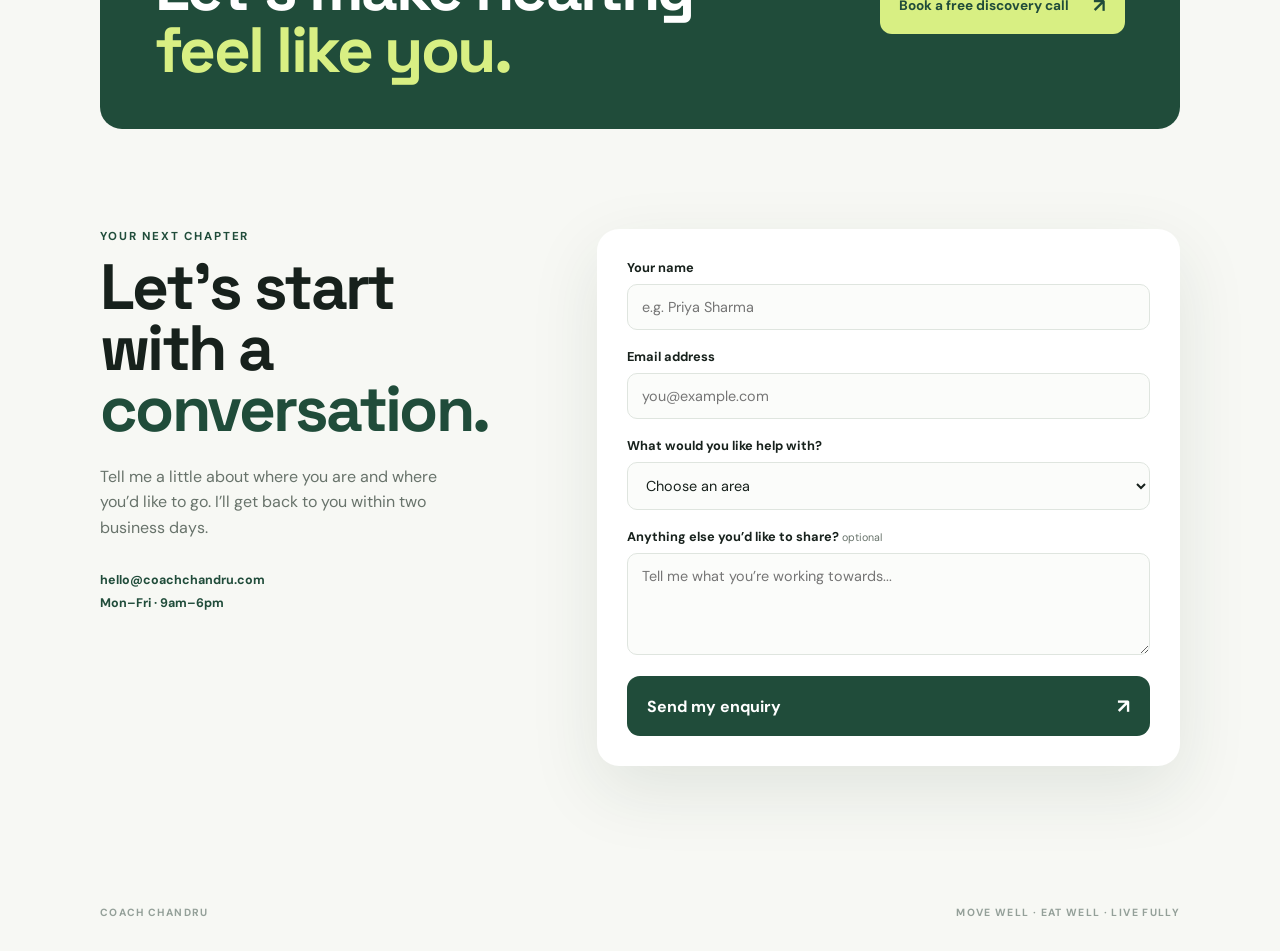
==== commit 9584236e: "Added blog section with multiple articles and updated navigation links" ====
--- a/index.html
+++ b/index.html
@@ -14,7 +14,7 @@
     <main class="page-shell landing-shell">
       <nav class="site-nav" aria-label="Main navigation">
         <a class="wordmark" href="index.html"><span class="brand-mark" aria-hidden="true"><i></i><i></i><i></i></span>Coach Chandru</a>
-        <div class="nav-links"><a class="active" href="index.html">Home</a><a href="about.html">About</a><a href="calculator.html">Calorie calculator</a><a class="nav-cta" href="#contact">Start your journey <span>↗</span></a></div>
+        <div class="nav-links"><a class="active" href="index.html">Home</a><a href="about.html">About</a><a href="blog.html">Blog</a><a href="calculator.html">Calorie calculator</a><a class="nav-cta" href="#contact">Start your journey <span>↗</span></a></div>
       </nav>
       <section class="coach-hero" aria-labelledby="page-title">
         <div class="hero-content"><p class="eyebrow">Weight-loss coaching, made human</p><h1 id="page-title">Your stronger self starts with <em>one honest step.</em></h1><p class="hero-copy">I’m Coach Chandru. Together, we’ll create a practical plan that fits your food, your schedule, and your real life — so progress finally feels sustainable.</p><div class="hero-actions"><a class="primary-button" href="#start">Let’s work together <span>↗</span></a><a class="text-link" href="calculator.html">Try the calorie calculator <span>→</span></a></div><div class="proof-row"><div class="avatar-stack"><span>R</span><span>M</span><span>A</span><span>+</span></div><p><strong>500+</strong> people coached<br /><small>towards healthier, happier habits</small></p></div></div>
--- a/styles.css
+++ b/styles.css
@@ -89,3 +89,8 @@
 .contact-intro h2 { margin-bottom: 24px; font-size: clamp(2.3rem, 5vw, 4rem); line-height: .95; }.contact-intro h2 em { color: var(--green); font-style: normal; }.contact-intro > p:not(.section-kicker) { max-width: 340px; color: var(--muted); line-height: 1.6; }.contact-details { display: grid; gap: 7px; margin-top: 32px; color: var(--green); font-size: .78rem; font-weight: 700; }
 .contact-form { display: grid; gap: 18px; padding: 30px; border-radius: 22px; background: var(--white); box-shadow: var(--shadow); }.contact-form label { display: grid; gap: 8px; }.contact-form label > span { color: var(--ink); font-size: .8rem; font-weight: 700; }.contact-form label small { color: var(--muted); font-weight: 400; }.contact-form input, .contact-form select, .contact-form textarea { width: 100%; resize: vertical; padding: 13px 14px; border: 1.5px solid var(--line); border-radius: 10px; outline: 0; background: #fbfcfa; color: var(--ink); font: inherit; font-size: .9rem; }.contact-form input:focus, .contact-form select:focus, .contact-form textarea:focus { border-color: var(--green); box-shadow: 0 0 0 4px rgba(32, 76, 58, .1); }.contact-form textarea { min-height: 102px; }.contact-form .calculate-button { margin-top: 3px; }.contact-success { margin: 0; padding: 12px 14px; border-radius: 9px; background: var(--lime); color: var(--green); font-size: .8rem; line-height: 1.4; }.contact-success[hidden] { display: none; }
 @media (max-width: 760px) { .contact-section { grid-template-columns: 1fr; gap: 38px; padding: 65px 0 50px; }.contact-form { padding: 23px; } }
+
+/* Blog and article pages */
+.blog-heading { max-width: 680px; padding: 20px 0 62px; }.blog-heading h1 { margin-bottom: 22px; }.blog-heading h1 em, .featured-copy h2 a, .post-card h2 a { color: var(--green); font-style: normal; }.featured-post { display: grid; grid-template-columns: 1.15fr .85fr; gap: 6%; align-items: center; padding: 22px; border-radius: 22px; background: var(--green); color: white; }.featured-image { height: 350px; overflow: hidden; border-radius: 14px; }.featured-image img { width: 100%; height: 100%; object-fit: cover; filter: saturate(.75); }.featured-copy { padding: 20px 30px 20px 0; }.post-meta { margin-bottom: 18px; color: var(--muted); font-size: .68rem; font-weight: 700; letter-spacing: .12em; text-transform: uppercase; }.featured-copy .post-meta { color: var(--lime); }.featured-copy h2 { margin-bottom: 18px; font-family: "Space Grotesk", sans-serif; font-size: clamp(1.8rem, 3vw, 2.8rem); line-height: 1; letter-spacing: -.06em; }.featured-copy h2 a { color: var(--lime); text-decoration: none; }.featured-copy > p:not(.post-meta) { color: rgba(255,255,255,.7); font-size: .9rem; line-height: 1.55; }.featured-copy .text-link { color: var(--lime); }.post-list-heading { display: flex; justify-content: space-between; align-items: center; padding: 75px 0 20px; border-bottom: 1px solid var(--line); }.post-list-heading .section-kicker { margin: 0; }.post-list-heading > span { color: var(--muted); font-size: .76rem; }.post-grid { display: grid; grid-template-columns: repeat(2, 1fr); gap: 18px; padding: 20px 0 95px; }.post-card { min-height: 280px; padding: 30px; border-radius: 20px; }.post-card-lime { background: var(--lime); }.post-card-blue { background: var(--blue); }.post-card h2 { max-width: 350px; margin: 0 0 15px; font-size: clamp(1.55rem, 3vw, 2.25rem); line-height: 1; }.post-card h2 a { text-decoration: none; }.post-card > p:not(.post-meta) { max-width: 300px; color: rgba(23,33,28,.68); font-size: .85rem; line-height: 1.5; }.post-card .text-link { display: inline-block; margin-top: 20px; }
+.article { max-width: 790px; margin: 0 auto; padding: 25px 0 80px; }.article > .post-meta { color: var(--green); }.article h1 { max-width: 760px; margin-bottom: 24px; font-size: clamp(2.8rem, 6vw, 5.2rem); line-height: .95; }.article h1 em { color: var(--green); font-style: normal; }.article-lede { max-width: 620px; margin-bottom: 35px; color: var(--muted); font-size: 1.15rem; line-height: 1.55; }.article-image { display: block; width: 100%; height: 390px; object-fit: cover; border-radius: 20px; filter: saturate(.8); }.article-body { max-width: 650px; margin: 45px auto 0; color: #3f4c44; font-size: 1.03rem; line-height: 1.75; }.article-body h2 { margin: 42px 0 13px; color: var(--ink); font-size: 1.55rem; }.article-body p { margin-bottom: 20px; }.article-color-block { display: flex; min-height: 300px; align-items: center; justify-content: space-between; flex-direction: column; padding: 27px; border-radius: 20px; }.article-color-block span { align-self: flex-start; color: var(--green); font-size: .7rem; font-weight: 700; letter-spacing: .12em; }.article-color-block strong { align-self: flex-start; color: var(--green); font-family: "Space Grotesk", sans-serif; font-size: clamp(2.5rem, 6vw, 5rem); line-height: .88; letter-spacing: -.08em; }.color-lime { background: var(--lime); }.color-blue { background: var(--blue); }.back-link { display: inline-block; margin-top: 40px; color: var(--green); font-size: .82rem; font-weight: 700; text-decoration: none; }
+@media (max-width: 760px) { .blog-heading { padding-top: 5px; padding-bottom: 40px; }.featured-post { grid-template-columns: 1fr; padding: 13px; gap: 5px; }.featured-image { height: 260px; }.featured-copy { padding: 20px 12px 25px; }.post-list-heading { align-items: flex-start; flex-direction: column; gap: 8px; padding-top: 55px; }.post-grid { grid-template-columns: 1fr; padding-bottom: 60px; }.article { padding-top: 5px; }.article-image { height: 280px; }.article-body { margin-top: 32px; font-size: .96rem; }.article-color-block { min-height: 250px; } }
